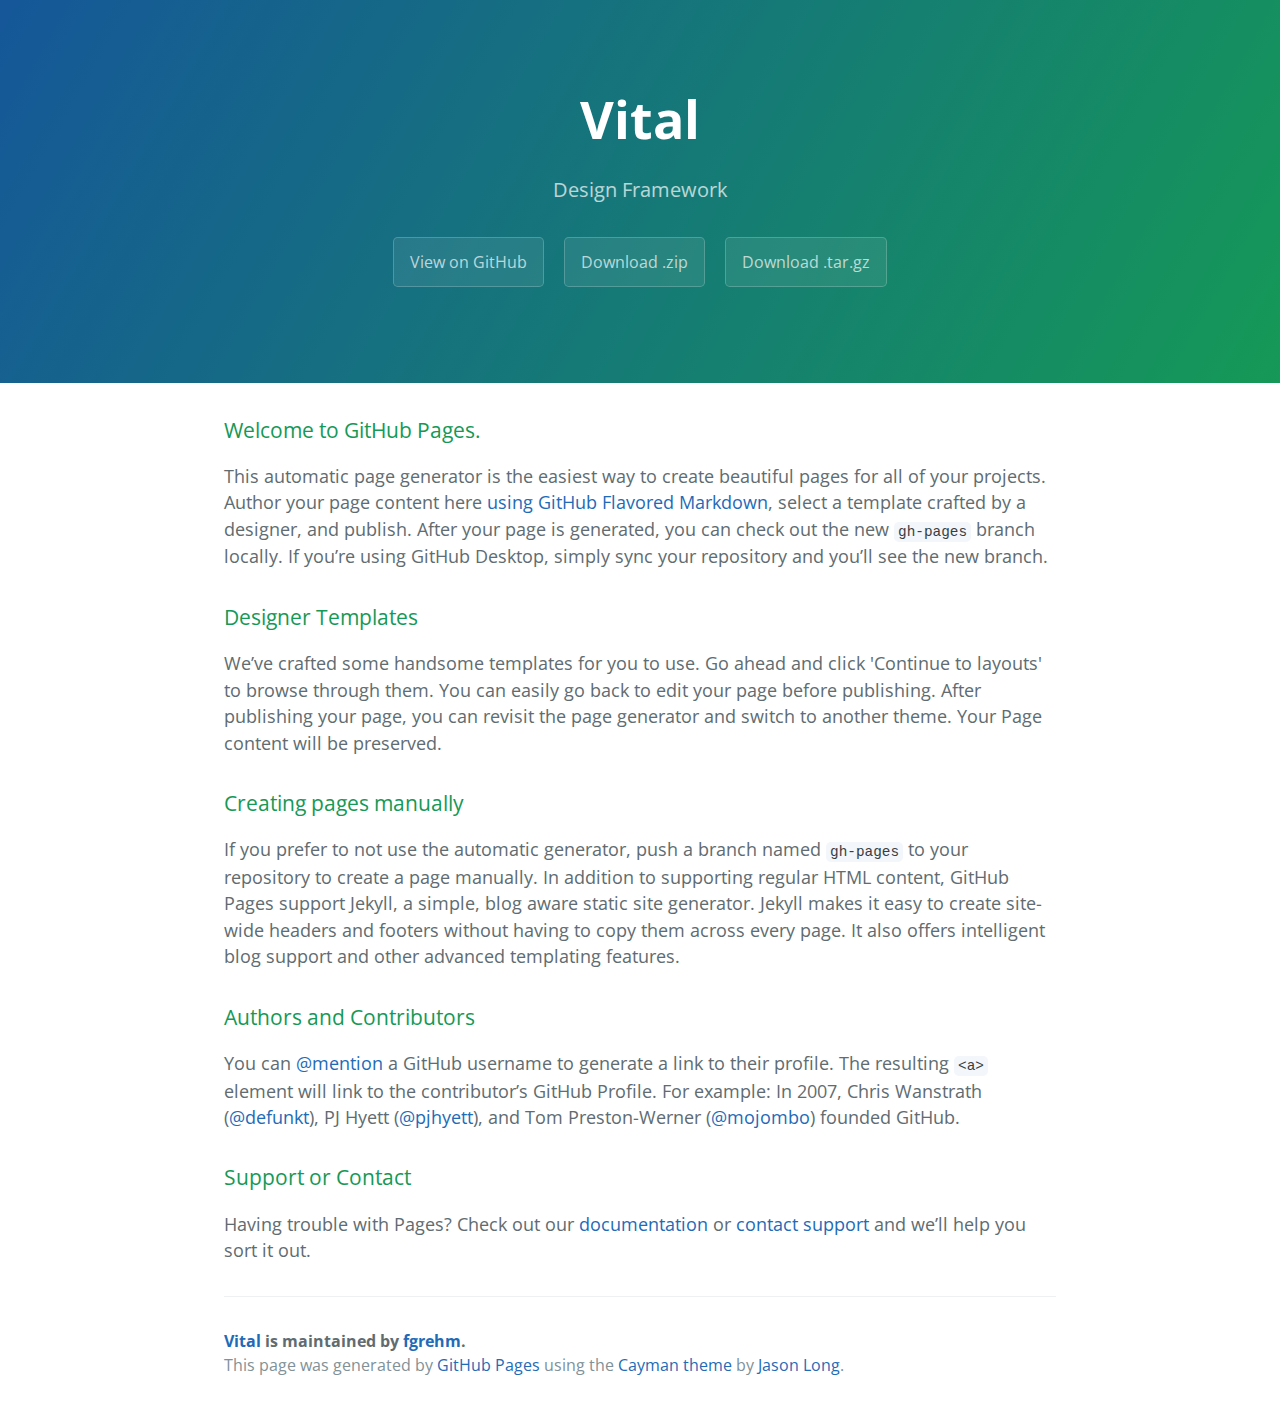
==== index.html @ 406cfac1 "Create gh-pages branch via GitHub" ====
<!DOCTYPE html>
<html lang="en-us">
  <head>
    <meta charset="UTF-8">
    <title>Vital by fgrehm</title>
    <meta name="viewport" content="width=device-width, initial-scale=1">
    <link rel="stylesheet" type="text/css" href="stylesheets/normalize.css" media="screen">
    <link href='https://fonts.googleapis.com/css?family=Open+Sans:400,700' rel='stylesheet' type='text/css'>
    <link rel="stylesheet" type="text/css" href="stylesheets/stylesheet.css" media="screen">
    <link rel="stylesheet" type="text/css" href="stylesheets/github-light.css" media="screen">
  </head>
  <body>
    <section class="page-header">
      <h1 class="project-name">Vital</h1>
      <h2 class="project-tagline">Design Framework</h2>
      <a href="https://github.com/fgrehm/vital" class="btn">View on GitHub</a>
      <a href="https://github.com/fgrehm/vital/zipball/master" class="btn">Download .zip</a>
      <a href="https://github.com/fgrehm/vital/tarball/master" class="btn">Download .tar.gz</a>
    </section>

    <section class="main-content">
      <h3>
<a id="welcome-to-github-pages" class="anchor" href="#welcome-to-github-pages" aria-hidden="true"><span aria-hidden="true" class="octicon octicon-link"></span></a>Welcome to GitHub Pages.</h3>

<p>This automatic page generator is the easiest way to create beautiful pages for all of your projects. Author your page content here <a href="https://guides.github.com/features/mastering-markdown/">using GitHub Flavored Markdown</a>, select a template crafted by a designer, and publish. After your page is generated, you can check out the new <code>gh-pages</code> branch locally. If you’re using GitHub Desktop, simply sync your repository and you’ll see the new branch.</p>

<h3>
<a id="designer-templates" class="anchor" href="#designer-templates" aria-hidden="true"><span aria-hidden="true" class="octicon octicon-link"></span></a>Designer Templates</h3>

<p>We’ve crafted some handsome templates for you to use. Go ahead and click 'Continue to layouts' to browse through them. You can easily go back to edit your page before publishing. After publishing your page, you can revisit the page generator and switch to another theme. Your Page content will be preserved.</p>

<h3>
<a id="creating-pages-manually" class="anchor" href="#creating-pages-manually" aria-hidden="true"><span aria-hidden="true" class="octicon octicon-link"></span></a>Creating pages manually</h3>

<p>If you prefer to not use the automatic generator, push a branch named <code>gh-pages</code> to your repository to create a page manually. In addition to supporting regular HTML content, GitHub Pages support Jekyll, a simple, blog aware static site generator. Jekyll makes it easy to create site-wide headers and footers without having to copy them across every page. It also offers intelligent blog support and other advanced templating features.</p>

<h3>
<a id="authors-and-contributors" class="anchor" href="#authors-and-contributors" aria-hidden="true"><span aria-hidden="true" class="octicon octicon-link"></span></a>Authors and Contributors</h3>

<p>You can <a href="https://help.github.com/articles/basic-writing-and-formatting-syntax/#mentioning-users-and-teams" class="user-mention">@mention</a> a GitHub username to generate a link to their profile. The resulting <code>&lt;a&gt;</code> element will link to the contributor’s GitHub Profile. For example: In 2007, Chris Wanstrath (<a href="https://github.com/defunkt" class="user-mention">@defunkt</a>), PJ Hyett (<a href="https://github.com/pjhyett" class="user-mention">@pjhyett</a>), and Tom Preston-Werner (<a href="https://github.com/mojombo" class="user-mention">@mojombo</a>) founded GitHub.</p>

<h3>
<a id="support-or-contact" class="anchor" href="#support-or-contact" aria-hidden="true"><span aria-hidden="true" class="octicon octicon-link"></span></a>Support or Contact</h3>

<p>Having trouble with Pages? Check out our <a href="https://help.github.com/pages">documentation</a> or <a href="https://github.com/contact">contact support</a> and we’ll help you sort it out.</p>

      <footer class="site-footer">
        <span class="site-footer-owner"><a href="https://github.com/fgrehm/vital">Vital</a> is maintained by <a href="https://github.com/fgrehm">fgrehm</a>.</span>

        <span class="site-footer-credits">This page was generated by <a href="https://pages.github.com">GitHub Pages</a> using the <a href="https://github.com/jasonlong/cayman-theme">Cayman theme</a> by <a href="https://twitter.com/jasonlong">Jason Long</a>.</span>
      </footer>

    </section>

  
  </body>
</html>
---- stylesheets/stylesheet.css ----
* {
  box-sizing: border-box; }

body {
  padding: 0;
  margin: 0;
  font-family: "Open Sans", "Helvetica Neue", Helvetica, Arial, sans-serif;
  font-size: 16px;
  line-height: 1.5;
  color: #606c71; }

a {
  color: #1e6bb8;
  text-decoration: none; }
  a:hover {
    text-decoration: underline; }

.btn {
  display: inline-block;
  margin-bottom: 1rem;
  color: rgba(255, 255, 255, 0.7);
  background-color: rgba(255, 255, 255, 0.08);
  border-color: rgba(255, 255, 255, 0.2);
  border-style: solid;
  border-width: 1px;
  border-radius: 0.3rem;
  transition: color 0.2s, background-color 0.2s, border-color 0.2s; }
  .btn + .btn {
    margin-left: 1rem; }

.btn:hover {
  color: rgba(255, 255, 255, 0.8);
  text-decoration: none;
  background-color: rgba(255, 255, 255, 0.2);
  border-color: rgba(255, 255, 255, 0.3); }

@media screen and (min-width: 64em) {
  .btn {
    padding: 0.75rem 1rem; } }

@media screen and (min-width: 42em) and (max-width: 64em) {
  .btn {
    padding: 0.6rem 0.9rem;
    font-size: 0.9rem; } }

@media screen and (max-width: 42em) {
  .btn {
    display: block;
    width: 100%;
    padding: 0.75rem;
    font-size: 0.9rem; }
    .btn + .btn {
      margin-top: 1rem;
      margin-left: 0; } }

.page-header {
  color: #fff;
  text-align: center;
  background-color: #159957;
  background-image: linear-gradient(120deg, #155799, #159957); }

@media screen and (min-width: 64em) {
  .page-header {
    padding: 5rem 6rem; } }

@media screen and (min-width: 42em) and (max-width: 64em) {
  .page-header {
    padding: 3rem 4rem; } }

@media screen and (max-width: 42em) {
  .page-header {
    padding: 2rem 1rem; } }

.project-name {
  margin-top: 0;
  margin-bottom: 0.1rem; }

@media screen and (min-width: 64em) {
  .project-name {
    font-size: 3.25rem; } }

@media screen and (min-width: 42em) and (max-width: 64em) {
  .project-name {
    font-size: 2.25rem; } }

@media screen and (max-width: 42em) {
  .project-name {
    font-size: 1.75rem; } }

.project-tagline {
  margin-bottom: 2rem;
  font-weight: normal;
  opacity: 0.7; }

@media screen and (min-width: 64em) {
  .project-tagline {
    font-size: 1.25rem; } }

@media screen and (min-width: 42em) and (max-width: 64em) {
  .project-tagline {
    font-size: 1.15rem; } }

@media screen and (max-width: 42em) {
  .project-tagline {
    font-size: 1rem; } }

.main-content :first-child {
  margin-top: 0; }
.main-content img {
  max-width: 100%; }
.main-content h1, .main-content h2, .main-content h3, .main-content h4, .main-content h5, .main-content h6 {
  margin-top: 2rem;
  margin-bottom: 1rem;
  font-weight: normal;
  color: #159957; }
.main-content p {
  margin-bottom: 1em; }
.main-content code {
  padding: 2px 4px;
  font-family: Consolas, "Liberation Mono", Menlo, Courier, monospace;
  font-size: 0.9rem;
  color: #383e41;
  background-color: #f3f6fa;
  border-radius: 0.3rem; }
.main-content pre {
  padding: 0.8rem;
  margin-top: 0;
  margin-bottom: 1rem;
  font: 1rem Consolas, "Liberation Mono", Menlo, Courier, monospace;
  color: #567482;
  word-wrap: normal;
  background-color: #f3f6fa;
  border: solid 1px #dce6f0;
  border-radius: 0.3rem; }
  .main-content pre > code {
    padding: 0;
    margin: 0;
    font-size: 0.9rem;
    color: #567482;
    word-break: normal;
    white-space: pre;
    background: transparent;
    border: 0; }
.main-content .highlight {
  margin-bottom: 1rem; }
  .main-content .highlight pre {
    margin-bottom: 0;
    word-break: normal; }
.main-content .highlight pre, .main-content pre {
  padding: 0.8rem;
  overflow: auto;
  font-size: 0.9rem;
  line-height: 1.45;
  border-radius: 0.3rem; }
.main-content pre code, .main-content pre tt {
  display: inline;
  max-width: initial;
  padding: 0;
  margin: 0;
  overflow: initial;
  line-height: inherit;
  word-wrap: normal;
  background-color: transparent;
  border: 0; }
  .main-content pre code:before, .main-content pre code:after, .main-content pre tt:before, .main-content pre tt:after {
    content: normal; }
.main-content ul, .main-content ol {
  margin-top: 0; }
.main-content blockquote {
  padding: 0 1rem;
  margin-left: 0;
  color: #819198;
  border-left: 0.3rem solid #dce6f0; }
  .main-content blockquote > :first-child {
    margin-top: 0; }
  .main-content blockquote > :last-child {
    margin-bottom: 0; }
.main-content table {
  display: block;
  width: 100%;
  overflow: auto;
  word-break: normal;
  word-break: keep-all; }
  .main-content table th {
    font-weight: bold; }
  .main-content table th, .main-content table td {
    padding: 0.5rem 1rem;
    border: 1px solid #e9ebec; }
.main-content dl {
  padding: 0; }
  .main-content dl dt {
    padding: 0;
    margin-top: 1rem;
    font-size: 1rem;
    font-weight: bold; }
  .main-content dl dd {
    padding: 0;
    margin-bottom: 1rem; }
.main-content hr {
  height: 2px;
  padding: 0;
  margin: 1rem 0;
  background-color: #eff0f1;
  border: 0; }

@media screen and (min-width: 64em) {
  .main-content {
    max-width: 64rem;
    padding: 2rem 6rem;
    margin: 0 auto;
    font-size: 1.1rem; } }

@media screen and (min-width: 42em) and (max-width: 64em) {
  .main-content {
    padding: 2rem 4rem;
    font-size: 1.1rem; } }

@media screen and (max-width: 42em) {
  .main-content {
    padding: 2rem 1rem;
    font-size: 1rem; } }

.site-footer {
  padding-top: 2rem;
  margin-top: 2rem;
  border-top: solid 1px #eff0f1; }

.site-footer-owner {
  display: block;
  font-weight: bold; }

.site-footer-credits {
  color: #819198; }

@media screen and (min-width: 64em) {
  .site-footer {
    font-size: 1rem; } }

@media screen and (min-width: 42em) and (max-width: 64em) {
  .site-footer {
    font-size: 1rem; } }

@media screen and (max-width: 42em) {
  .site-footer {
    font-size: 0.9rem; } }
---- stylesheets/github-light.css ----
/*
The MIT License (MIT)

Copyright (c) 2015 GitHub, Inc.

Permission is hereby granted, free of charge, to any person obtaining a copy
of this software and associated documentation files (the "Software"), to deal
in the Software without restriction, including without limitation the rights
to use, copy, modify, merge, publish, distribute, sublicense, and/or sell
copies of the Software, and to permit persons to whom the Software is
furnished to do so, subject to the following conditions:

The above copyright notice and this permission notice shall be included in all
copies or substantial portions of the Software.

THE SOFTWARE IS PROVIDED "AS IS", WITHOUT WARRANTY OF ANY KIND, EXPRESS OR
IMPLIED, INCLUDING BUT NOT LIMITED TO THE WARRANTIES OF MERCHANTABILITY,
FITNESS FOR A PARTICULAR PURPOSE AND NONINFRINGEMENT. IN NO EVENT SHALL THE
AUTHORS OR COPYRIGHT HOLDERS BE LIABLE FOR ANY CLAIM, DAMAGES OR OTHER
LIABILITY, WHETHER IN AN ACTION OF CONTRACT, TORT OR OTHERWISE, ARISING FROM,
OUT OF OR IN CONNECTION WITH THE SOFTWARE OR THE USE OR OTHER DEALINGS IN THE
SOFTWARE.

*/

.pl-c /* comment */ {
  color: #969896;
}

.pl-c1      /* constant, markup.raw, meta.diff.header, meta.module-reference, meta.property-name, support, support.constant, support.variable, variable.other.constant */,
.pl-s .pl-v /* string variable */ {
  color: #0086b3;
}

.pl-e  /* entity */,
.pl-en /* entity.name */ {
  color: #795da3;
}

.pl-s .pl-s1 /* string source */,
.pl-smi      /* storage.modifier.import, storage.modifier.package, storage.type.java, variable.other, variable.parameter.function */ {
  color: #333;
}

.pl-ent /* entity.name.tag */ {
  color: #63a35c;
}

.pl-k /* keyword, storage, storage.type */ {
  color: #a71d5d;
}

.pl-pds              /* punctuation.definition.string, string.regexp.character-class */,
.pl-s                /* string */,
.pl-s .pl-pse .pl-s1 /* string punctuation.section.embedded source */,
.pl-sr               /* string.regexp */,
.pl-sr .pl-cce       /* string.regexp constant.character.escape */,
.pl-sr .pl-sra       /* string.regexp string.regexp.arbitrary-repitition */,
.pl-sr .pl-sre       /* string.regexp source.ruby.embedded */ {
  color: #183691;
}

.pl-v /* variable */ {
  color: #ed6a43;
}

.pl-id /* invalid.deprecated */ {
  color: #b52a1d;
}

.pl-ii /* invalid.illegal */ {
  background-color: #b52a1d;
  color: #f8f8f8;
}

.pl-sr .pl-cce /* string.regexp constant.character.escape */ {
  color: #63a35c;
  font-weight: bold;
}

.pl-ml /* markup.list */ {
  color: #693a17;
}

.pl-mh        /* markup.heading */,
.pl-mh .pl-en /* markup.heading entity.name */,
.pl-ms        /* meta.separator */ {
  color: #1d3e81;
  font-weight: bold;
}

.pl-mq /* markup.quote */ {
  color: #008080;
}

.pl-mi /* markup.italic */ {
  color: #333;
  font-style: italic;
}

.pl-mb /* markup.bold */ {
  color: #333;
  font-weight: bold;
}

.pl-md /* markup.deleted, meta.diff.header.from-file */ {
  background-color: #ffecec;
  color: #bd2c00;
}

.pl-mi1 /* markup.inserted, meta.diff.header.to-file */ {
  background-color: #eaffea;
  color: #55a532;
}

.pl-mdr /* meta.diff.range */ {
  color: #795da3;
  font-weight: bold;
}

.pl-mo /* meta.output */ {
  color: #1d3e81;
}
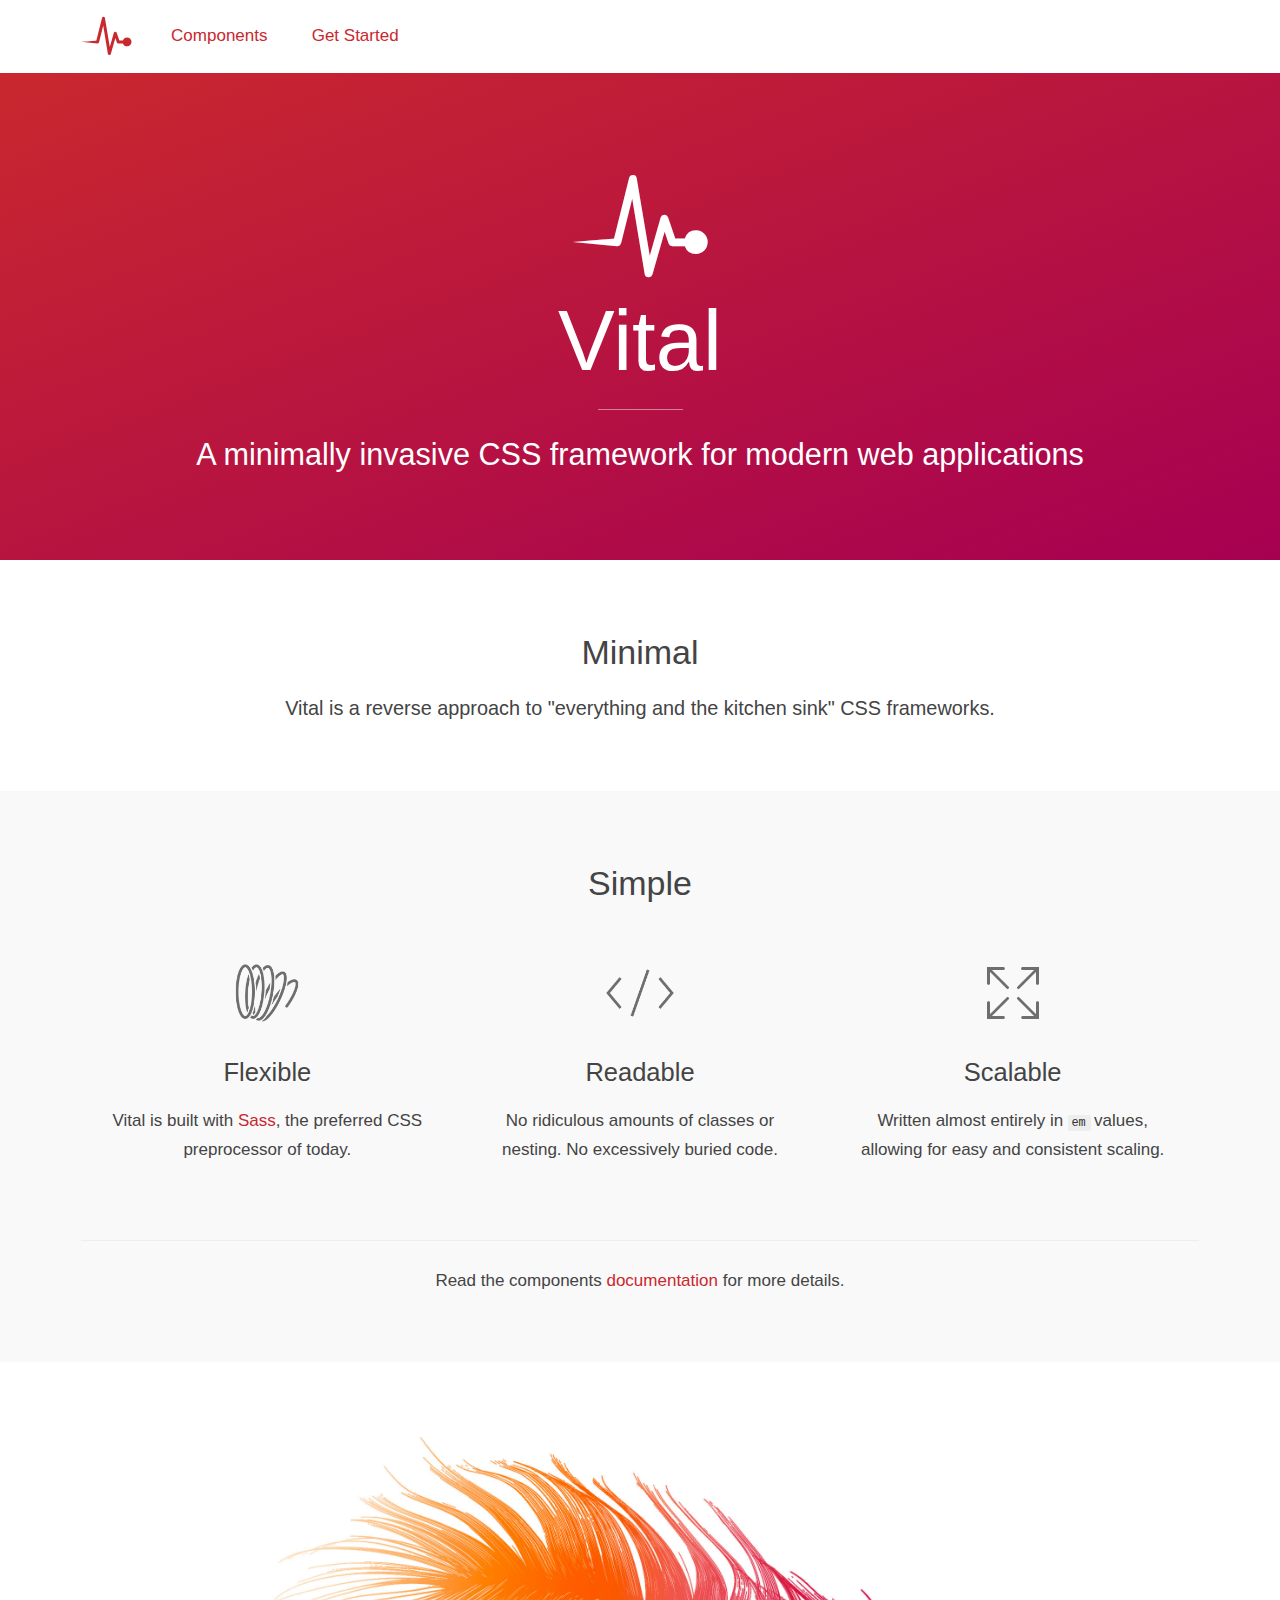
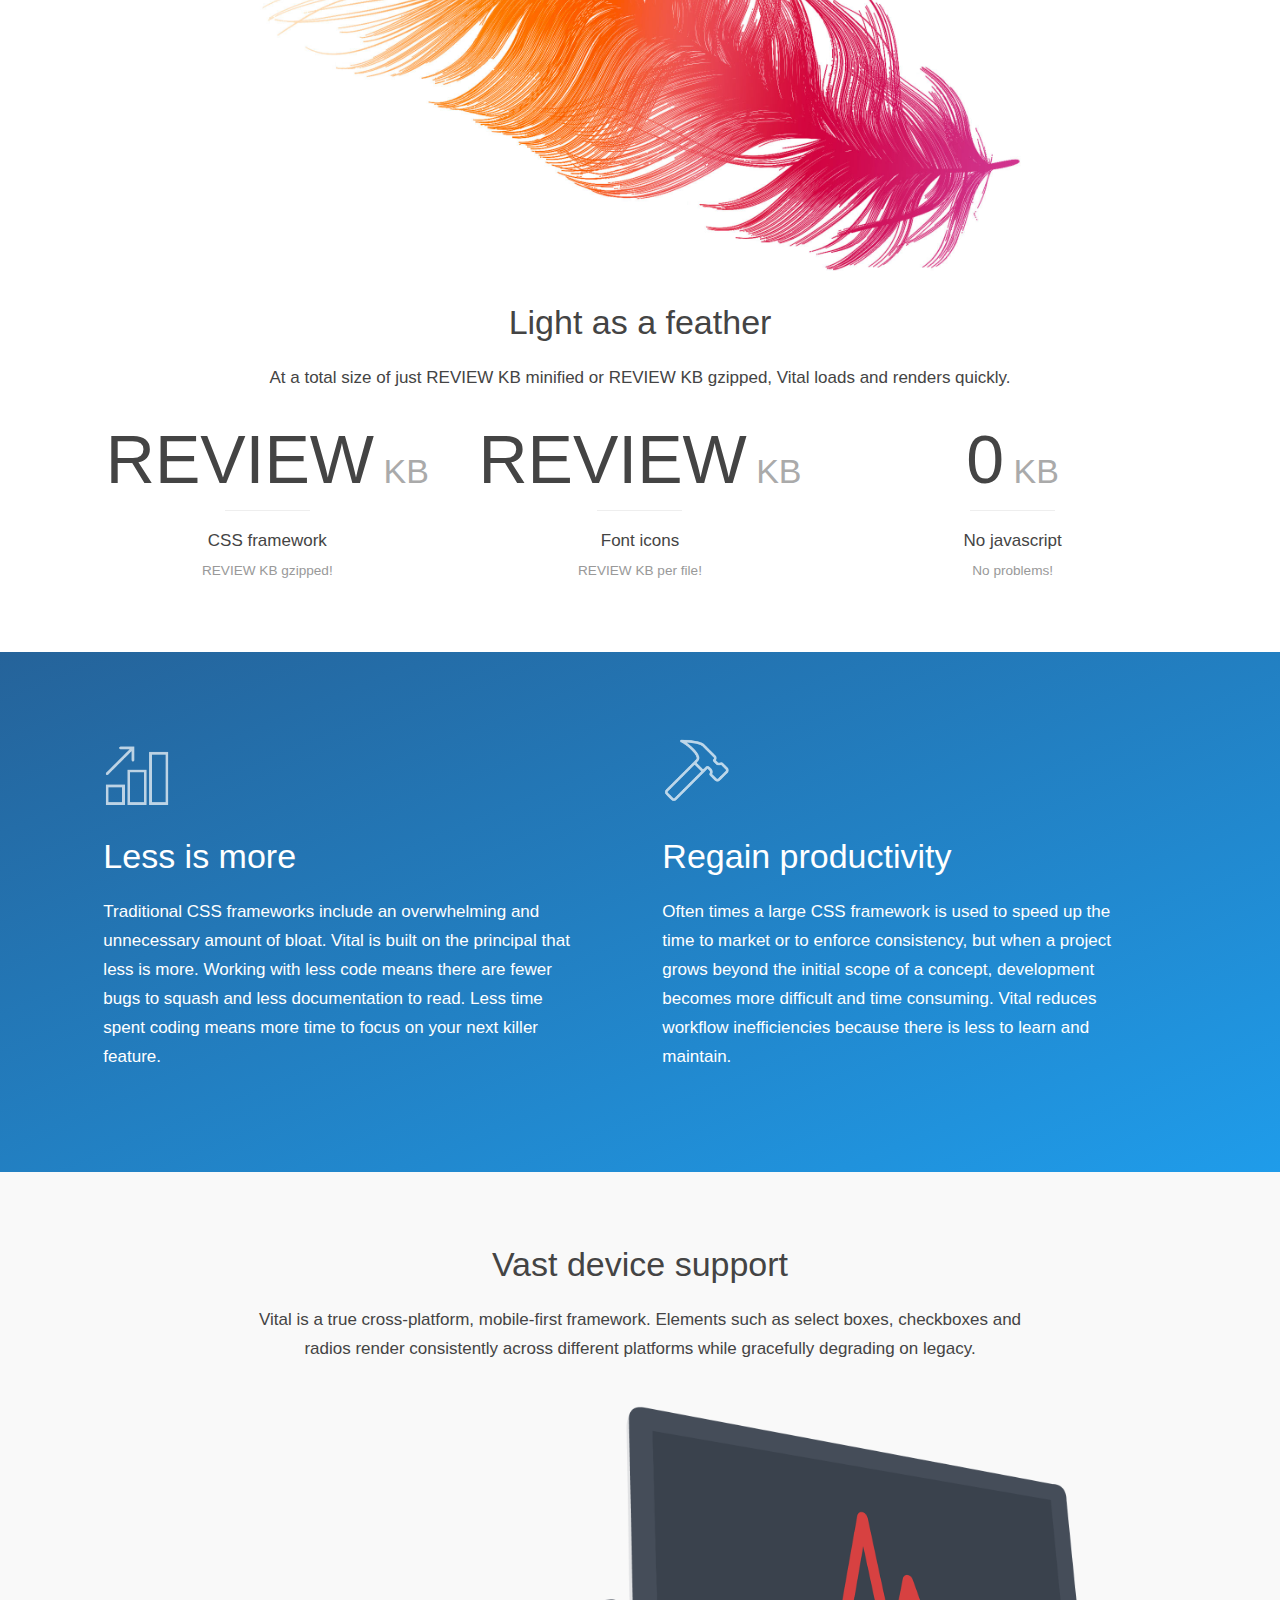
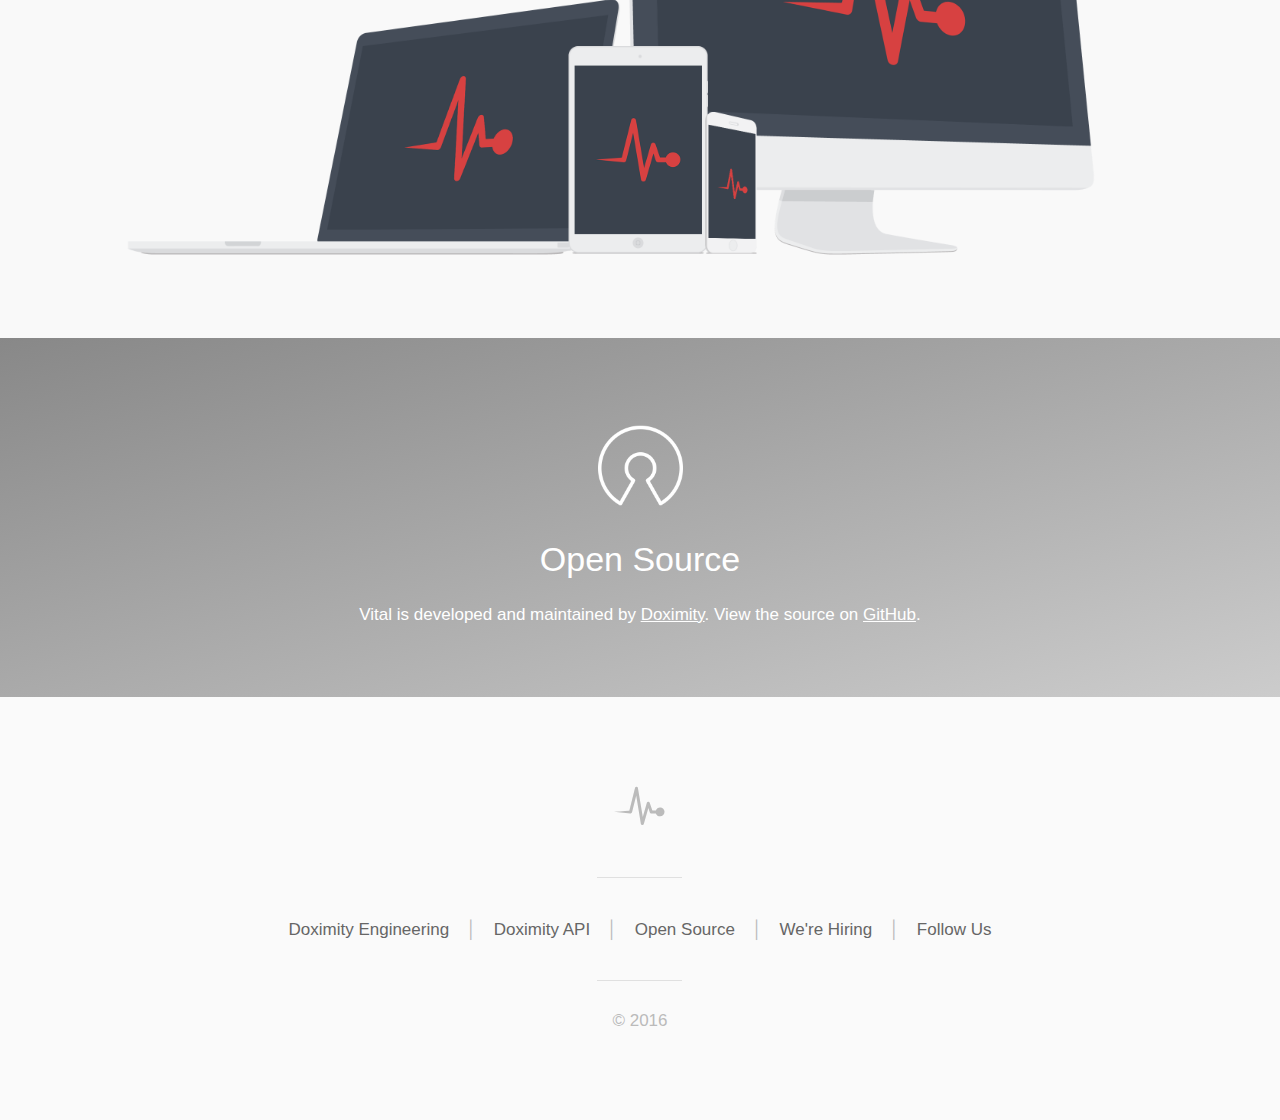
==== commit 50a68da7: "Site updated to 33a286f" ====
--- a/index.html
+++ b/index.html
@@ -1,57 +1 @@
-<!DOCTYPE html>
-<html lang="en-us">
-  <head>
-    <meta charset="UTF-8">
-    <title>Vital by fgrehm</title>
-    <meta name="viewport" content="width=device-width, initial-scale=1">
-    <link rel="stylesheet" type="text/css" href="stylesheets/normalize.css" media="screen">
-    <link href='https://fonts.googleapis.com/css?family=Open+Sans:400,700' rel='stylesheet' type='text/css'>
-    <link rel="stylesheet" type="text/css" href="stylesheets/stylesheet.css" media="screen">
-    <link rel="stylesheet" type="text/css" href="stylesheets/github-light.css" media="screen">
-  </head>
-  <body>
-    <section class="page-header">
-      <h1 class="project-name">Vital</h1>
-      <h2 class="project-tagline">Design Framework</h2>
-      <a href="https://github.com/fgrehm/vital" class="btn">View on GitHub</a>
-      <a href="https://github.com/fgrehm/vital/zipball/master" class="btn">Download .zip</a>
-      <a href="https://github.com/fgrehm/vital/tarball/master" class="btn">Download .tar.gz</a>
-    </section>
-
-    <section class="main-content">
-      <h3>
-<a id="welcome-to-github-pages" class="anchor" href="#welcome-to-github-pages" aria-hidden="true"><span aria-hidden="true" class="octicon octicon-link"></span></a>Welcome to GitHub Pages.</h3>
-
-<p>This automatic page generator is the easiest way to create beautiful pages for all of your projects. Author your page content here <a href="https://guides.github.com/features/mastering-markdown/">using GitHub Flavored Markdown</a>, select a template crafted by a designer, and publish. After your page is generated, you can check out the new <code>gh-pages</code> branch locally. If you’re using GitHub Desktop, simply sync your repository and you’ll see the new branch.</p>
-
-<h3>
-<a id="designer-templates" class="anchor" href="#designer-templates" aria-hidden="true"><span aria-hidden="true" class="octicon octicon-link"></span></a>Designer Templates</h3>
-
-<p>We’ve crafted some handsome templates for you to use. Go ahead and click 'Continue to layouts' to browse through them. You can easily go back to edit your page before publishing. After publishing your page, you can revisit the page generator and switch to another theme. Your Page content will be preserved.</p>
-
-<h3>
-<a id="creating-pages-manually" class="anchor" href="#creating-pages-manually" aria-hidden="true"><span aria-hidden="true" class="octicon octicon-link"></span></a>Creating pages manually</h3>
-
-<p>If you prefer to not use the automatic generator, push a branch named <code>gh-pages</code> to your repository to create a page manually. In addition to supporting regular HTML content, GitHub Pages support Jekyll, a simple, blog aware static site generator. Jekyll makes it easy to create site-wide headers and footers without having to copy them across every page. It also offers intelligent blog support and other advanced templating features.</p>
-
-<h3>
-<a id="authors-and-contributors" class="anchor" href="#authors-and-contributors" aria-hidden="true"><span aria-hidden="true" class="octicon octicon-link"></span></a>Authors and Contributors</h3>
-
-<p>You can <a href="https://help.github.com/articles/basic-writing-and-formatting-syntax/#mentioning-users-and-teams" class="user-mention">@mention</a> a GitHub username to generate a link to their profile. The resulting <code>&lt;a&gt;</code> element will link to the contributor’s GitHub Profile. For example: In 2007, Chris Wanstrath (<a href="https://github.com/defunkt" class="user-mention">@defunkt</a>), PJ Hyett (<a href="https://github.com/pjhyett" class="user-mention">@pjhyett</a>), and Tom Preston-Werner (<a href="https://github.com/mojombo" class="user-mention">@mojombo</a>) founded GitHub.</p>
-
-<h3>
-<a id="support-or-contact" class="anchor" href="#support-or-contact" aria-hidden="true"><span aria-hidden="true" class="octicon octicon-link"></span></a>Support or Contact</h3>
-
-<p>Having trouble with Pages? Check out our <a href="https://help.github.com/pages">documentation</a> or <a href="https://github.com/contact">contact support</a> and we’ll help you sort it out.</p>
-
-      <footer class="site-footer">
-        <span class="site-footer-owner"><a href="https://github.com/fgrehm/vital">Vital</a> is maintained by <a href="https://github.com/fgrehm">fgrehm</a>.</span>
-
-        <span class="site-footer-credits">This page was generated by <a href="https://pages.github.com">GitHub Pages</a> using the <a href="https://github.com/jasonlong/cayman-theme">Cayman theme</a> by <a href="https://twitter.com/jasonlong">Jason Long</a>.</span>
-      </footer>
-
-    </section>
-
-  
-  </body>
-</html>
+<!DOCTYPE html><html><head><meta content="IE=edge" http-equiv=X-UA-Compatible /><meta charset=UTF-8 /><meta content="width=device-width,initial-scale=1.0,minimum-scale=1.0,maximum-scale=1.0,user-scalable=no" name=viewport /><title>Vital</title><!--[if IE 9]><html class=ie9></html><![endif]--><!--[if IE 8]><html class=ie8></html><![endif]--><link href="/images/favicon.ico" rel=icon type="image/ico"/><link rel=apple-touch-icon type="image/png" sizes=60x60 href="images/apple-touch-icon-60x60.png"/><link rel=apple-touch-icon type="image/png" sizes=76x76 href="images/apple-touch-icon-76x76.png"/><link rel=apple-touch-icon type="image/png" sizes=120x120 href="images/apple-touch-icon-120x120.png"/><link rel=apple-touch-icon type="image/png" sizes=152x152 href="images/apple-touch-icon-152x152.png"/><link href="stylesheets/vital.css" rel=stylesheet /><link href="stylesheets/home.css" rel=stylesheet /></head><body class=index><div class="row header"><div class=section><nav><a class=logo href="./"><i class="icon-vital i3x"></i></a><label for=menu-toggle id=menu-toggle-label></label><input id=menu-toggle type=checkbox /><ul class=menu><li><a href="components/">Components</a></li><li><a href="get-started/">Get Started</a></li></ul></nav></div></div><div class=contents><div class="row hero"><div class="section center"><i class="i5x icon-vital"></i><h1>Vital</h1><hr class="small opacity-half"/><h2>A minimally invasive CSS framework for modern web applications</h2></div></div><div class=page><div class=row><div class="section center"><h1>Minimal</h1><h3 class=centered-text>Vital is a reverse approach to "everything and the kitchen sink" CSS frameworks.</h3></div></div><div class="row bg" id=simple><div class="section center"><h1>Simple</h1><div class="autogrid padded"><div class=col><img class=full src="images/demo/spring.png"/><h2>Flexible</h2><p>Vital is built with <a target=_blank href="http://sass-lang.com/">Sass</a>, the preferred CSS preprocessor of today.</p></div><div class=col><img class=full src="images/demo/code.png"/><h2>Readable</h2><p>No ridiculous amounts of classes or nesting. No excessively buried code.</p></div><div class=col><img class=full src="images/demo/expand.png"/><h2>Scalable</h2><p>Written almost entirely in <code>em</code>values, allowing for easy and consistent scaling.</p></div></div><hr/><p>Read the components <a href="components/">documentation</a> for more details.</p></div></div><div class=row id=light><div class="section center"><img class=full src="images/demo/feather.jpg"/><h1>Light as a feather</h1><p>At a total size of just REVIEW KB minified or REVIEW KB gzipped, Vital loads and renders quickly.</p><div class="autogrid stats"><div class=col><h1>REVIEW<span>KB</span></h1><hr class=small /><p>CSS framework<br/><small class=gray-medium>REVIEW KB gzipped!</small></p></div><div class=col><h1>REVIEW<span>KB</span></h1><hr class=small /><p>Font icons<br/><small class=gray-medium>REVIEW KB per file!</small></p></div><div class=col><h1>0<span>KB</span></h1><hr class=small /><p>No javascript<br/><small class=gray-medium>No problems!</small></p></div></div></div></div><div class="row bg-blue" id=productive><div class="section padded light-text"><div class=col-1-2><img src="images/demo/chart.png"/><h1>Less is more</h1><p>Traditional CSS frameworks include an overwhelming and unnecessary amount of bloat. Vital is built on the principal that less is more. Working with less code means there are fewer bugs to squash and less documentation to read. Less time spent coding means more time to focus on your next killer feature.</p></div><div class=col-1-2><img src="images/demo/hammer.png"/><h1>Regain productivity</h1><p>Often times a large CSS framework is used to speed up the time to market or to enforce consistency, but when a project grows beyond the initial scope of a concept, development becomes more difficult and time consuming. Vital reduces workflow inefficiencies because there is less to learn and maintain.</p></div><div class=clear></div></div></div><div class="row bg" id=devices><div class="section center"><h1>Vast device support</h1><p class=centered-text>Vital is a true cross-platform, mobile-first framework. Elements such as select boxes, checkboxes and radios render consistently across different platforms while gracefully degrading on legacy.</p><img class=full src="images/demo/devices.png"/></div></div><div class="row bg-gray" id=open-source><div class="section center light-text"><img src="images/demo/open-source.png"/><h1>Open Source</h1><p>Vital is developed and maintained by <a target=_blank href="https://doximity.com">Doximity</a>. View the source on <a target=_blank href="https://github.com/doximity/vital">GitHub</a>.</p></div></div></div></div><div class="row footer center"><div class=section><i class="icon-vital i3x"></i><hr class=small /><ul><li><a href="https://engineering.doximity.com">Doximity Engineering</a></li><li class=line>│</li><li><a href="https://www.doximity.com/developers/home">Doximity API</a></li><li class=line>│</li><li><a href="https://github.com/doximity">Open Source</a></li><li class=line>│</li><li><a href="https://www.doximity.com/about/jobs">We're Hiring</a></li><li class=line>│</li><li><a href="https://twitter.com/dox_engineering">Follow Us</a></li></ul><hr class=small /><p>&copy; 2016</p></div></div></body></html>--- a/stylesheets/vital.css
+++ b/stylesheets/vital.css
@@ -0,0 +1 @@
+﻿html{font-family:sans-serif;-ms-text-size-adjust:100%;-webkit-text-size-adjust:100%}body{margin:0}article,aside,details,figcaption,figure,footer,header,main,menu,nav,section,summary{display:block}audio,canvas,progress,video{display:inline-block}audio:not([controls]){display:none;height:0}progress{vertical-align:baseline}template,[hidden]{display:none}a{background-color:transparent}a:active,a:hover{outline-width:0}abbr[title]{border-bottom:none;text-decoration:underline;text-decoration:underline dotted}b,strong{font-weight:inherit}b,strong{font-weight:bolder}dfn{font-style:italic}h1{font-size:2em;margin:0.67em 0}mark{background-color:#ff0;color:#000}small{font-size:80%}sub,sup{font-size:75%;line-height:0;position:relative;vertical-align:baseline}sub{bottom:-0.25em}sup{top:-0.5em}img{border-style:none}svg:not(:root){overflow:hidden}code,kbd,pre,samp{font-family:monospace, monospace;font-size:1em}figure{margin:1em 40px}hr{box-sizing:content-box;height:0;overflow:visible}button,input,select,textarea{font:inherit}optgroup{font-weight:bold}button,input,select{overflow:visible}button,input,select,textarea{margin:0}button,select{text-transform:none}button,[type="button"],[type="reset"],[type="submit"]{cursor:pointer}[disabled]{cursor:default}button,html [type="button"],[type="reset"],[type="submit"]{-webkit-appearance:button}button::-moz-focus-inner,input::-moz-focus-inner{border:0;padding:0}button:-moz-focusring,input:-moz-focusring{outline:1px dotted ButtonText}fieldset{border:1px solid #c0c0c0;margin:0 2px;padding:0.35em 0.625em 0.75em}legend{box-sizing:border-box;color:inherit;display:table;max-width:100%;padding:0;white-space:normal}textarea{overflow:auto}[type="checkbox"],[type="radio"]{box-sizing:border-box;padding:0}[type="number"]::-webkit-inner-spin-button,[type="number"]::-webkit-outer-spin-button{height:auto}[type="search"]{-webkit-appearance:textfield}[type="search"]::-webkit-search-cancel-button,[type="search"]::-webkit-search-decoration{-webkit-appearance:none}@font-face{font-family:"vital-icons";src:url("../fonts/vital-icons.eot");src:url("../fonts/vital-icons.eot?#iefix") format("embedded-opentype"),url("../fonts/vital-icons.woff") format("woff"),url("../fonts/vital-icons.ttf") format("truetype"),url("../fonts/vital-icons.svg#vital-icons") format("svg");font-weight:normal;font-style:normal}@media screen and (-webkit-min-device-pixel-ratio: 0){@font-face{font-family:"vital-icons";src:url("../fonts/vital-icons.svg#vital-icons") format("svg")}}[data-icon]:before{content:attr(data-icon)}[data-icon]:before,.icon-arrow-updown:before,.icon-check:before,.icon-clock:before,.icon-close:before,.icon-close-empty:before,.icon-close-outline:before,.icon-menu:before,.icon-vital:before{display:inline-block;font-family:"vital-icons";font-style:normal;font-weight:normal;font-variant:normal;line-height:1;text-decoration:inherit;text-rendering:optimizeLegibility;text-transform:none;-moz-osx-font-smoothing:grayscale;-webkit-font-smoothing:antialiased;font-smoothing:antialiased}.icon-arrow-updown:before{content:""}.icon-check:before{content:""}.icon-clock:before{content:""}.icon-close:before{content:""}.icon-close-empty:before{content:""}.icon-close-outline:before{content:""}.icon-menu:before{content:""}.icon-vital:before{content:""}[class*='col-']{float:left}.col-1-3{width:33.33%}.col-2-3{width:66.66%}.col-1-2{width:50%}.col-1-4{width:25%}.col-3-4{width:75%}.col-1-5{width:20%}.col-1-8{width:12.5%}.autogrid{display:table;table-layout:fixed;width:100%}.col{width:auto;display:table-cell;vertical-align:top}.padded [class*='col-'],.padded .col{padding-left:2%;padding-right:2%}.right-padded [class*='col-'],.right-padded .col{padding-right:2%}@media screen and (max-width: 860px){[class*='col-'],.col{width:100%}.col{display:block}.right-padded [class*='col-'],.right-padded .col{padding:0}}*{box-sizing:border-box;-moz-box-sizing:border-box;-webkit-box-sizing:border-box}html,body{height:100%;width:100%}body{background:#FAFAFA;color:#444;font:17px/1.7 "Helvetica Neue", Helvetica, Sans-Serif}body:after{content:"";display:table;clear:both}img{height:auto;border-radius:0.15em}h1,h2,h3,h4,h5,h6,p,ul,ol,div{font-weight:300}h1,h2,h3,h4,h5,h6,p,ul,ol{margin:1em 0;margin:1rem 0}h1,h2,h3,h4,h5,h6{line-height:1.5}ul,ol{padding:0}li{list-style:none}a{color:#C9282E;text-decoration:none;outline:0}a:hover{color:#FF0008;transition:color 200ms ease-in-out}a:focus{outline:none}blockquote{margin:1em 0;padding:0 1em;border-left:0.4em solid #EEE}strong,b,.bold{font-weight:500}hr{border:none;background:#EEE;clear:both;margin:1.5em auto;height:1px}hr.half{width:50%}hr.small{width:5em}pre{white-space:pre-wrap;word-break:break-all}code{color:#333;font-family:"Monaco", Menlo, Courier;font-size:0.7em;background:#EEE;padding:0.9em 0.8em;margin:0 0.3em 0 0.2em;border-radius:0.15em;display:inline-block;word-break:break-word}p code{display:inline;padding:0.1em 0.4em 0.1em 0.3em;margin:0 0.3em 0 0}dl{display:table;width:100%}dt,dd{display:table-cell;vertical-align:top;float:left;clear:both}dt{color:#666;font-size:0.85em}dd{color:black;font-weight:400;padding-bottom:0.3em}dd:after{content:" "}dd i{margin:0 1em 0 0}.contents{background:white;min-height:24em}.row{clear:both;width:100%}.section{padding:1em;margin:0 auto;width:90%}@media screen and (min-width: 1440px){.section{width:70%}}@media screen and (min-width: 1680px){.section{width:60%}}@media screen and (max-width: 860px){.section{width:100%}}@media all and (-ms-high-contrast: none), (-ms-high-contrast: active){strong,b,.bold{font-weight:500}}.ie8 strong,.ie8 b,.ie8 .bold,.ie9 strong,.ie9 b,.ie9 .bold{font-weight:500}.btn{-moz-appearance:none;-o-appearance:none;-ms-appearance:none;-webkit-appearance:none;appearance:none;background:transparent;border-radius:0.15em;border:1px solid #666;box-shadow:none;color:#666;cursor:pointer;display:inline-block;font-size:1.05em;height:auto;line-height:1;margin:0;outline:none;padding:0.76em 1.5em;text-align:center;text-decoration:none;user-select:none;white-space:nowrap}.btn:hover{border-color:#666}.btn.solid,.btn:hover{color:#FFF;background:#666}.btn.white{color:#FFF;border-color:#FFF}.btn.white.solid,.btn.white:hover{color:#000;background:#FFF}.btn.gray-light{color:#BBB;border-color:#BBB}.btn.gray-light.solid,.btn.gray-light:hover{color:#666;background:#BBB}.btn.gray-dark{color:#333;border-color:#333}.btn.gray-dark.solid,.btn.gray-dark:hover{color:#FFF;background:#333}.btn.black{color:#000;border-color:#000}.btn.black.solid,.btn.black:hover{color:#FFF;background:#000}.btn.red{color:#C9282E;border-color:#C9282E}.btn.red.solid,.btn.red:hover{color:#FFF;background:#C9282E}.btn.orange{color:#E16E00;border-color:#E16E00}.btn.orange.solid,.btn.orange:hover{color:#FFF;background:#E16E00}.btn.yellow{color:#D5B778;border-color:#D5B778}.btn.yellow.solid,.btn.yellow:hover{color:#FFF;background:#D5B778}.btn.blue{color:#5A9FC8;border-color:#5A9FC8}.btn.blue.solid,.btn.blue:hover{color:#FFF;background:#5A9FC8}.btn.green{color:#6BAF56;border-color:#6BAF56}.btn.green.solid,.btn.green:hover{color:#FFF;background:#6BAF56}.btn.solid:hover,.btn.solid:active{opacity:0.8}.btn.no-outline{border-color:transparent}.btn.large{font-size:1.2em;padding:0.8em 1.7em;word-wrap:normal}.btn.small{padding:0.5em 0.9em;font-size:0.9em}.btn.tiny{padding:0.3em 0.8em;font-size:0.8em}.btn.round{border-radius:99em}.btn:hover{transition:all 200ms ease-in-out;opacity:0.8}.btn:disabled,.btn.disabled,.btn:disabled:hover,.btn.disabled:hover{cursor:default;background:transparent;color:#666;opacity:0.2}@-moz-document url-prefix(){.btn{padding:0.78em 1.5em}}.footer{color:#BBB;padding:3em 1em;background:#FAFAFA}.footer hr{background:rgba(0,0,0,0.1)}.footer ul{list-style:none;margin:0;padding:0}.footer li{display:inline;padding:0 0.5em}.footer a{color:#666;display:inline-block;line-height:3}.footer a:hover{color:#FF0008}@media screen and (max-width: 667px){.footer li,.footer a{display:block}.footer a{padding:1em;line-height:2}.footer .line{display:none}}.full-width-forms .btn:not([type='checkbox']):not([type='radio']),.full-width-forms a:not([type='checkbox']):not([type='radio']),.full-width-forms button:not([type='checkbox']):not([type='radio']),.full-width-forms submit:not([type='checkbox']):not([type='radio']),.full-width-forms select:not([type='checkbox']):not([type='radio']),.full-width-forms textarea:not([type='checkbox']):not([type='radio']),.full-width-forms input:not([type='checkbox']):not([type='radio']){width:100%}fieldset{border-radius:0.15em;border:1px solid #f5f5f5;margin:1em 0}fieldset legend{font-weight:400;padding:0 0.25em}input,select,textarea{-moz-appearance:none;-o-appearance:none;-ms-appearance:none;-webkit-appearance:none;appearance:none;border-radius:0.15em;border:1px solid #ddd;box-shadow:none;color:#444;display:block;font-family:"Helvetica Neue", Helvetica, Sans-Serif;font-size:inherit;outline:none;padding:0.49em 0.5em}input:hover,input:focus,select:hover,select:focus,textarea:hover,textarea:focus{border-color:#FF0008;transition:all 200ms ease-in-out}input:focus,select:focus,textarea:focus{box-shadow:0 0 10px rgba(255,0,0,0.2)}textarea{padding:0.5em}select{background-image:url('data:image/svg+xml;utf8,<svg version="1.1" id="Layer_1" xmlns="http://www.w3.org/2000/svg" xmlns:xlink="http://www.w3.org/1999/xlink" x="0px" y="0px" width="512px" height="512px" viewBox="0 0 512 512" style="enable-background:new 0 0 512 512;" xml:space="preserve"><polyline points="114.3,212.8 388,212.8 251.1,0 114.3,212.8 "/><polyline points="388,297.9 114.3,297.9 251.1,510.7 388,297.9 "/></svg>');background-color:#FFF;background-size:1em;background-repeat:no-repeat;background-position:99% 50%;line-height:1.1;padding:0.78em 0.5em;padding-right:1.4em}input:not(.btn):not([type='checkbox']):not([type='radio']){min-height:2.7em}input[type='file']{background-color:#FFF;width:100%;font-size:12px;padding:1.02em 0.5em}input[type='range']{padding:0.87em 0.1em}input[type='range']:focus{outline:0}input[type='search']{box-sizing:border-box !important;-moz-appearance:none;-o-appearance:none;-ms-appearance:none;-webkit-appearance:none;appearance:none}input[type='checkbox'],input[type='radio']{background-color:#FFF;border:1px solid #888;display:inline-block;height:1em;margin:0 0.3em -0.1em 0;padding:0;position:relative;top:0;width:1em;overflow:hidden}input[type='checkbox']:checked,input[type='radio']:checked{background-color:#C9282E;border-color:#C9282E}input[type='checkbox']:disabled,input[type='radio']:disabled{opacity:0.3}input[type='checkbox']{border-radius:0.15em}input[type='checkbox']:checked{border:none}input[type='checkbox']:checked:before{bottom:0;color:white;content:"";font-family:"vital-icons", helvetica, Sans-Serif;font-size:1em;left:0;line-height:1;position:absolute;right:0;text-align:center;top:0}input[type='radio']{border-radius:99em}input[type='radio']:checked:before{color:white;content:" ";height:1em;overflow:hidden;position:absolute;text-align:center;top:0;width:1em}@media screen and (-webkit-min-device-pixel-ratio: 0){input:not(.btn):not([type='checkbox']):not([type='radio']),select,textarea{min-height:2.7em}}@-moz-document url-prefix(){input[type='file']{padding:1em 0.5em}input[type='range']{border:0;margin:0.6em 0 0 0}select{padding:0.641em 0.5em}select:-moz-focusring{color:transparent;text-shadow:0 0 0 #000;transition:none}}@media all and (-ms-high-contrast: none), (-ms-high-contrast: active){select{padding:0.65em 0.5em;padding-right:0.5em}input[type='file']::-ms-value{background:#FFF}input[type='file']::-ms-value,input[type='file']::-ms-value{box-shadow:none;border:0}input[type='range']{border-color:transparent}}.ie8 select,.ie9 select{padding:0.65em 0.5em;padding-right:0.5em}.ie8 input[type='checkbox'],.ie8 input[type='radio'],.ie9 input[type='checkbox'],.ie9 input[type='radio']{background:transparent;border:0}.ie8 input[type='checkbox']:checked,.ie8 input[type='radio']:checked,.ie9 input[type='checkbox']:checked,.ie9 input[type='radio']:checked{background-color:transparent;border-color:transparent}.ie8 input[type='checkbox']:focus,.ie8 input[type='radio']:focus,.ie9 input[type='checkbox']:focus,.ie9 input[type='radio']:focus{border:0}.ie8 input[type='file'],.ie9 input[type='file']{height:3.8em}.ie8 input[type='range'],.ie9 input[type='range']{height:2em;line-height:0}.header{background:#FFF;height:4.25em;transform:translateZ(0)}.header .section{padding:0;position:relative}.header .logo{border:0;color:#C9282E;float:left;line-height:1;padding:0.6em 1em;max-height:4.25em;overflow:hidden}.header .logo:hover{background:none}.header .logo:hover i{color:#FF0008;transition:all 200ms ease-in-out}nav a{display:block;padding:1.3em}nav a:hover{background:#F5F5F5}nav ul{padding:0;margin:0}nav ul li{background:#FFF;display:inline;float:left;position:relative}nav ul li ul{left:0;top:100%}nav ul ul{display:none}nav li:hover>ul{display:block;position:absolute;width:12.5em;z-index:9000}nav li:hover>ul li{width:100%}nav ul ul li:hover>ul{left:auto;right:-12.5em;top:0}#menu-toggle,#menu-toggle-label{cursor:pointer;display:none;height:4.25em;position:absolute;right:0;user-select:none;width:4.25em}#menu-toggle{border-radius:0;border:0;box-shadow:none;margin:0;outline:none;padding:0;z-index:-1}#menu-toggle:hover{background:#F5F5F5}#menu-toggle:before{content:"";font-family:"vital-icons", helvetica, Sans-Serif;font-size:2em;padding:0.24em 0.5em;position:absolute;right:0}#menu-toggle:checked{background:#F5F5F5}#menu-toggle:checked:before{bottom:0;color:#444;content:"";font-size:3em;left:0;line-height:0;padding:0.7em 0;position:absolute;right:0;top:0}@media screen and (max-width: 860px){.header .logo{padding:0.6em}#menu-toggle,#menu-toggle-label{display:block}nav a{border-top:1px solid #eee;padding:1em}nav ul li ul{display:block}nav ul li{border-right:none;display:block;float:left;width:100%;text-align:center}nav ul li a{background:#F5F5F5}nav>ul{clear:both;display:none}nav>input:checked+ul{display:block}nav li:hover ul{position:relative;width:auto}nav ul ul li:hover>ul{left:auto;right:auto;top:auto}}.hero{color:#FFF;background:#A8002D;background:linear-gradient(to bottom right, #C9282E, #A60052)}.hero h1,.hero h2,.hero h3,.hero h4,.hero h5,.hero h6{margin:0;line-height:1.3}.hero h1{font-size:3em}.hero h2{font-size:1.8em}.hero h3{font-size:1.6em}.hero h4{font-size:1.4em}.hero h5{font-size:1.2em}.hero h6{font-size:1em}.hero .section{padding:5em 1.5em}@media screen and (max-width: 667px){.hero .section{padding:4em 1em}.hero h1{font-size:2.4em}}.load{-webkit-animation-duration:1s;-webkit-animation-iteration-count:infinite;-webkit-animation-name:loading;-webkit-animation-timing-function:linear;-moz-animation-duration:1s;-moz-animation-iteration-count:infinite;-moz-animation-name:loading;-moz-animation-timing-function:linear;animation-duration:1s;animation-iteration-count:infinite;animation-name:loading;animation-timing-function:linear;border-radius:99em;border:3px solid #DDD;border-left-color:#666;display:inline-block;height:2em;width:2em}.load.smallest{width:9px;height:9px;border-width:1px}.load.small{width:16px;height:16px;border-width:2px}.load.large{width:48px;height:48px;border-width:4px}@keyframes loading{from{transform:rotate(0deg)}to{transform:rotate(360deg)}}@-webkit-keyframes loading{from{-webkit-transform:rotate(0deg)}to{-webkit-transform:rotate(360deg)}}@-moz-keyframes loading{from{-moz-transform:rotate(0deg)}to{-moz-transform:rotate(360deg)}}.ie8 .load,.ie9 .load{border-color:transparent;line-height:1;font-size:32px;width:32px;height:32px;display:inline}.ie8 .load:after,.ie9 .load:after{content:"";font-family:"vital-icons", helvetica, Sans-Serif}.ie8 .load.smallest,.ie9 .load.smallest{font-size:9px;width:9px;height:9px;border-width:0.1em}.ie8 .load.small,.ie9 .load.small{font-size:16px;width:16px;height:16px;border-width:0.1em}.ie8 .load.large,.ie9 .load.large{font-size:48px;width:48px;height:48px}.notice{background:#FFE0A3;text-align:center}.notice .section{position:relative;padding-right:3em}.notice i.icon-close-outline{cursor:pointer;font-size:2em;line-height:1.91;position:absolute;right:0.5em;top:0}.notice i.icon-close-outline:hover:before{content:""}.pagination{margin:1em 0;padding:1em;text-align:center}.pagination a,.pagination .current,.pagination .next_page,.pagination .previous_page{background:transparent;border-radius:99em;border:1px solid #BBB;color:#666;display:inline-block;font-size:1em;margin:0.5%;min-height:2.6em;padding:0.4em 1em}.pagination a.current,.pagination a:hover,.pagination .current.current,.pagination .current:hover,.pagination .next_page.current,.pagination .next_page:hover,.pagination .previous_page.current,.pagination .previous_page:hover{background:#BBB;color:#FFF;transition:all 200ms ease-in-out}.pagination .next_page,.pagination .previous_page{min-width:9em}@media screen and (max-width: 667px){.pagination a,.pagination .current,.pagination .gap{margin:0 1em 1em 0}.pagination .next_page,.pagination .previous_page{width:9em;display:block;margin:0 auto 1em auto}}table{width:100%;margin:1em 0;border-spacing:0;border-collapse:separate}th{font-weight:400;color:#000;text-align:left}td{border-top:1px solid #EEE}td,th{padding:0.5em;text-align:left;vertical-align:top}tfoot tr{border-bottom:0}@media screen and (max-width: 667px){tr,td,th{display:block}tr{padding:1em 0;border-top:1px solid #EEE}tr:first-child{border-top:0}thead{display:none}td{clear:both;border:none}td,th{padding:0.25em 0}}.tabs-block{background:transparent;border-bottom:1px solid #EEE}.tabs-block .col{text-align:center;position:relative}.tabs-block .col:last-child{border-right:0}.tabs-block .col:hover,.tabs-block .col.here{background:#EEE;transition:all 200ms ease-in-out}.tabs-block a{width:100%;display:inline-block;padding:0.5em;color:#444}.tabs{display:inline-block;list-style:none;margin:1em 0;padding:0;width:100%}.tabs a{border-radius:0.15em;border:1px solid transparent;padding:0.65em 1em;color:#444}.tabs li{display:inline-block;padding:0 0.5%}.tabs li:hover a,.tabs li.here a{transition:all 200ms ease-in-out;background:#EEE}.tabs ul{padding:0}.tabs.round li a{border-radius:99em}@media screen and (max-width: 860px){.tabs-block a,.tabs a{margin:0.5% 0;padding:0.65em 0.5em;display:block;text-align:center}.tabs-block{border-bottom:0}.tabs li{display:block;padding:0}}.highlight code{width:100%}.hll{background-color:#f8f8f8;border:1px solid #ccc;padding:6px 10px;border-radius:3px}.c{color:#999988;font-style:italic}.err{color:#a61717;background-color:#e3d2d2}.k,.o{font-weight:bold}.cm{color:#999988;font-style:italic}.cp{color:#999999;font-weight:bold}.c1{color:#999988;font-style:italic}.cs{color:#999999;font-weight:bold;font-style:italic}.gd{color:#000000;background-color:#ffdddd}.gd .x{color:#000000;background-color:#ffaaaa}.ge{font-style:italic}.gr{color:#aa0000}.gh{color:#999999}.gi{color:#000000;background-color:#ddffdd}.gi .x{color:#000000;background-color:#aaffaa}.go{color:#888888}.gp{color:#555555}.gs{font-weight:bold}.gu{color:#800080;font-weight:bold}.gt{color:#aa0000}.kc,.kd,.kn,.kp,.kr{font-weight:bold}.kt{color:#445588;font-weight:bold}.m{color:#009999}.s{color:#dd1144}.n{color:#333333}.na{color:teal}.nb{color:#0086b3}.nc{color:#445588;font-weight:bold}.no{color:teal}.ni{color:purple}.ne,.nf{color:#990000;font-weight:bold}.nn{color:#555555}.nt{color:navy}.nv{color:teal}.ow{font-weight:bold}.w{color:#bbbbbb}.mf,.mh,.mi,.mo{color:#009999}.sb,.sc,.sd,.s2,.se,.sh,.si,.sx{color:#dd1144}.sr{color:#009926}.s1{color:#dd1144}.ss{color:#990073}.bp{color:#999999}.vc,.vg,.vi{color:teal}.il{color:#009999}.gc{color:#999;background-color:#EAF2F5}ul.list,ol.list{margin-left:1em;padding-left:1em}ul.list li{list-style:disc}ol.list li{list-style:decimal}.align-left{text-align:left}.align-right{text-align:right}.break-word{word-break:break-all}.no-wrap{white-space:nowrap}.thin{font-weight:100}.uppercase{text-transform:uppercase}.light-text *,.light-text a{color:white}.light-text a{text-decoration:underline}.auto{margin:0 auto}.block{display:block}.center{text-align:center}.clear{clear:both}.float-left{float:left}.float-right{float:right}.inline{display:inline}.inline-block{display:inline-block}.checkbox,.radio{display:block;line-height:2.2}.box{border-radius:0.15em;border:1px solid #ddd;margin:1em 0;padding:1em}.disabled{color:#BBB}.radius{border-radius:0.15em}.round{border-radius:99em}.opacity-half{opacity:0.5}.gray{color:#666}.gray-medium{color:#999}.gray-light{color:#BBB}.gray-lighter{color:#EEE}.gray-lightest{color:#F9F9F9}.bg{background:#F9F9F9}.bg-black{background:#252525;background:linear-gradient(to bottom right, #222, #333)}.bg-gray{background:#9A9A9A;background:linear-gradient(to bottom right, #888, #CCC)}.bg-blue{background:#1C6AB9;background:linear-gradient(to bottom right, #25639A, #1F9CEA)}.bg-red{background:#A8002D;background:linear-gradient(to bottom right, #C9282E, #A60052)}.bg-green{background:#52BB5C;background:linear-gradient(to bottom right, #73B558, #45D093)}.hide{display:none}.show{display:block}.full{width:100%}.space:after{content:" "}.i2x{font-size:2em}.i3x{font-size:3em}.i4x{font-size:4em}.i5x{font-size:5em}.same-width{text-align:center;width:2em;display:inline-block}@media screen and (max-width: 667px){.space,.hide-on-mobile{display:none}.responsive{width:100%}}@media screen and (max-width: 334px){.responsive-landscape{width:100%}}--- a/stylesheets/home.css
+++ b/stylesheets/home.css
@@ -0,0 +1 @@
+.index .hero h1{font-size:5em;line-height:1}.index .hero .icon-vital{line-height:1;font-size:8em}.index .page .section{padding:3em 1em}.index .centered-text{padding:0 15%}#productive .section{padding:5em 1em}#productive img{width:4em;opacity:0.7}#productive p{padding-right:2em}#simple img{width:4em;opacity:0.8}#simple .autogrid{padding:2em 0}#light img{padding:2% 15% 0 15%}#light .stats h1{font-size:4em;margin:0;font-weight:100}#light .stats h1 span{font-size:0.5em;color:#aaa}#light .stats h1 span:before{content:" "}#light .stats hr{margin:0 auto}#open-source img{width:5em;margin:2em 0 0 0}@media screen and (max-width: 860px){.centered-text{padding:0 5%}.index .page .section{padding:1em}#productive p{padding-right:0}#productive .section{padding:2em 1em 1em 1em}#productive .col-1-2{padding-bottom:2em}}